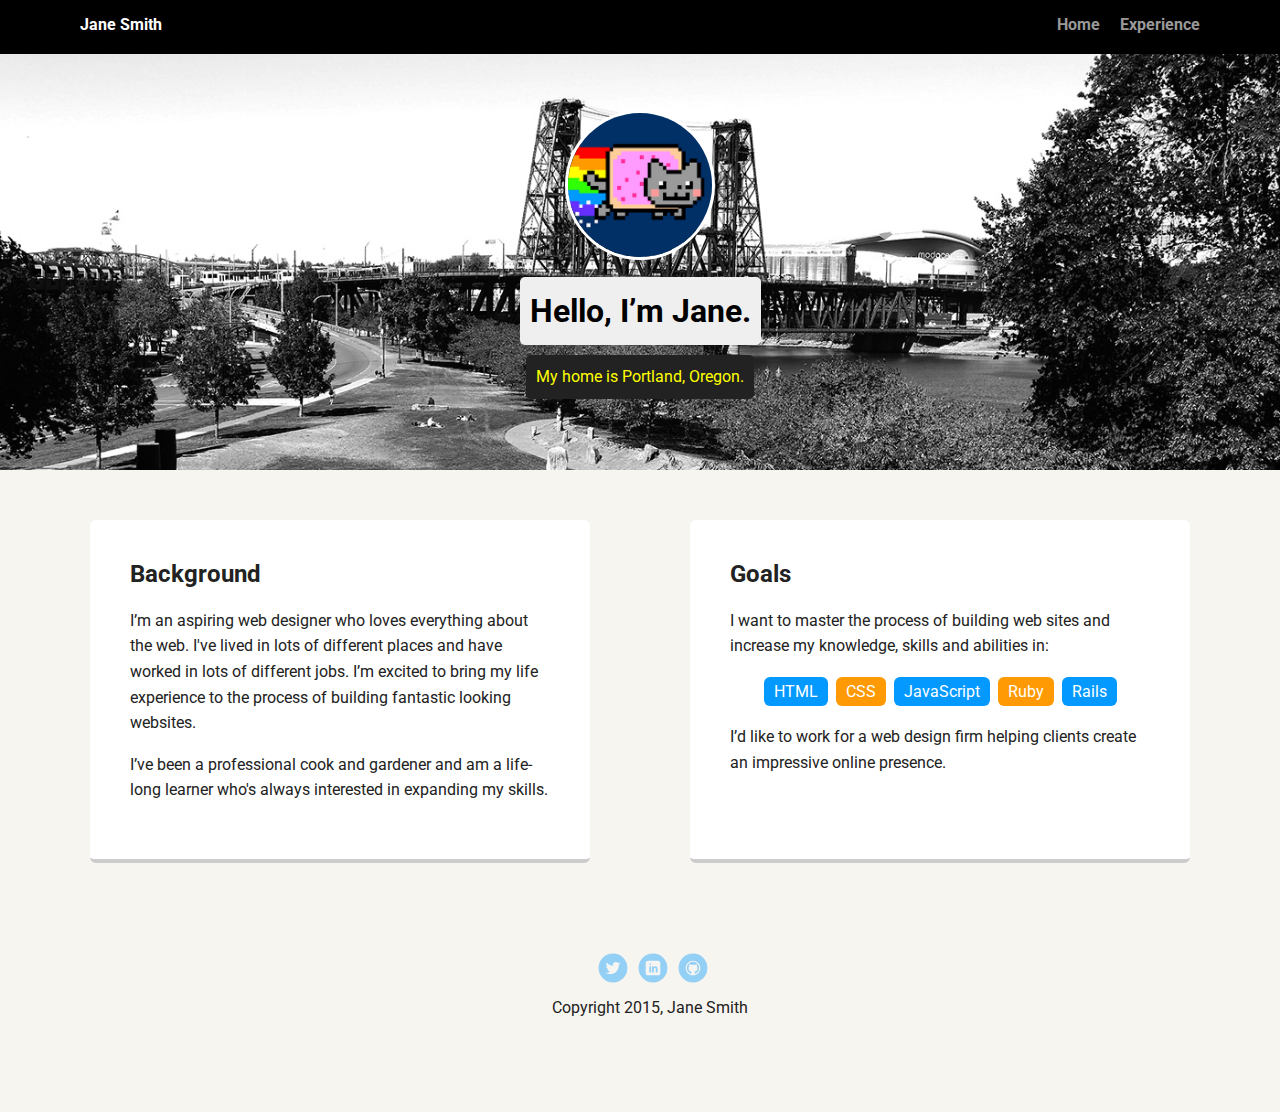
==== index.html @ d917b7d4 "moving images" ====
<!doctype html>
<html lang="en">
<head>
  <meta charset="utf-8">
  <title>Jane Smith's Profile</title>
  <meta name="viewport" content="width=device-width, initial-scale=1.0">
  <link rel="stylesheet" href="styles.css">
  <link href="https://fonts.googleapis.com/css?family=Muli%7CRoboto:400,300,500,700,900" rel="stylesheet"></head>
  <body>

    <div class="main-nav">
        <ul class="nav">
          <li class="name">Jane Smith</li>
          <li><a href="#">Home</a></li>
          <li><a href="#">Experience</a></li>
        </ul>
    </div>

    <header>
      <img src="images/me.png" alt="Drawing of Jane Smith" class="profile-image">
      <h1 class="tag name">Hello, I’m Jane.</h1>
      <p class="tag location">My home is Portland, Oregon.</p>
    </header>

    <main class="flex">
      <div class="card">
        <h2>Background</h2>
        <p>I’m an aspiring web designer who loves everything about the web. I've lived in lots of different places and have worked in lots of different jobs. I’m excited to bring my life experience to the process of building fantastic looking websites.</p>
        <p>I’ve been a professional cook and gardener and am a life-long learner who's always interested in expanding my skills.</p>
      </div> 

      <div class="card">
        <h2>Goals</h2>
        <p>I want to master the process of building web sites and increase my knowledge, skills and abilities in:</p>
        <ul class="skills">
          <li>HTML</li>
          <li>CSS</li>
          <li>JavaScript</li>
          <li>Ruby</li>
          <li>Rails</li>
        </ul>
        <p>I’d like to work for a web design firm helping clients create an impressive online presence.</p>
      </div> 

    </main>
    <footer>
      <ul>
        <li><a href="#" class="social twitter">Twitter</a></li>
        <li><a href="#" class="social linkedin">LinkedIn</a></li>
        <li><a href="#" class="social github">Github</a></li>
      </ul>
      <p class="copyright">Copyright 2015, Jane Smith</p>
    </footer>
  </body>
  </html>
---- styles.css ----
/* Global Layout Set-up */
* { 
  box-sizing: border-box;
}
  
body {
  margin: 0;
  padding: 0;
  text-align: center;
  font-family: 'Roboto', sans-serif;
  color: #222;
  background: #f7f5f0;
}
/* Link Styles */

a {
  text-decoration: none;
  color: #999;
}
a:hover {
  color: #6633ff;
}

/* Section Styles */

.main-nav {
  width: 100%;
  background: black;
  min-height: 30px;
  padding: 10px;
  position: fixed;
  text-align: center;
}
.nav {
  display: flex;
  justify-content: space-around;
  font-weight: 700;
  list-style-type: none;
  margin: 0 auto;
  padding: 0;
}

.nav .name {
    display: block;
    margin-right: auto;
    color: white;
}
.nav li {
  padding: 5px 10px 10px 10px;
}
.nav a {
  transition: all .5s;
}
.nav a:hover {
  color: white
}

header {
  text-align: center;
  background: url('images/portland.jpg') no-repeat top center ;
  background-size: cover;
  overflow: hidden;
  padding-top: 60px;
}
header {
  line-height: 1.5;
}
header .profile-image {
  margin-top: 50px;
  width: 150px;
  height: 150px;
  border-radius: 50%;
  border: 3px solid white;
  transition: all .5s;
}
header .profile-image:hover {
  transform: scale(1.2) rotate(5deg);
}
.tag {
  background-color: #efefef;
  color: black;
  padding: 10px;
  border-radius: 5px;
  display: table;
  margin: 10px auto;
} 
.location {
  background-color: #222;
  color: yellow;
}
.card {
  margin: 30px;
  padding: 20px 40px 40px;
  max-width: 500px;
  text-align: left;
  background: #fff;
  border-bottom: 4px solid #ccc;
  border-radius: 6px;
  transition: all .5s;
}
.card:hover {
  border-color: #ff99ff;
}

ul.skills {
  padding: 0;
  text-align: center;
}

.skills li {
  border-radius: 6px;
  display: inline-block;
  background: #ff9904;
  color: white;
  padding: 5px 10px;
  margin: 2px;
}

.skills li:nth-child(odd) {
  background: #0399ff;
}

footer {
  width: 100%;
  min-height: 30px;
  padding: 20px 0 40px 20px;
}

footer .copyright {
  top: -8px;
  font-size: .75em;
}

footer ul {
  list-style-type: none;
  margin: 0;
  padding: 0;
}

footer ul li {
  display: inline-block;
}

a.social {
  display: inline-block;
  text-indent: -9999px;
  margin-left: 5px;
  width: 30px;
  height: 30px;
  background-size: 30px 30px;
  opacity: .4;
  transition: all .5s;
}
a.twitter {
  background-image: url(images/twitter.svg);
}
a.linkedin {
  background-image: url(images/linkedin.svg);
}
a.github {
  background-image: url(images/github.svg);
}
a.social:hover {
  opacity: 1;
}
.clearfix {
  clear: both;
}

/* Styles for larger screens */
@media screen and (min-width: 720px) {
  
  .flex {
      display: -ms-flexbox;      /* TWEENER - IE 10 */
      display: flex; 
      max-width: 1200px;
      -ms-flex-pack: distribute;
      justify-content: space-around;
      margin: 0 auto;
  }

  header {
    min-height: 470px;
  }

  .nav {
    max-width: 1200px;
    padding: 0 30px;
  }


  main {
    padding-top: 20px;
  }

  main p {
    line-height: 1.6em;
  }

  footer {
    font-size: 1.3em;
    max-width: 1200px;
    margin: 40px auto;
  }

}
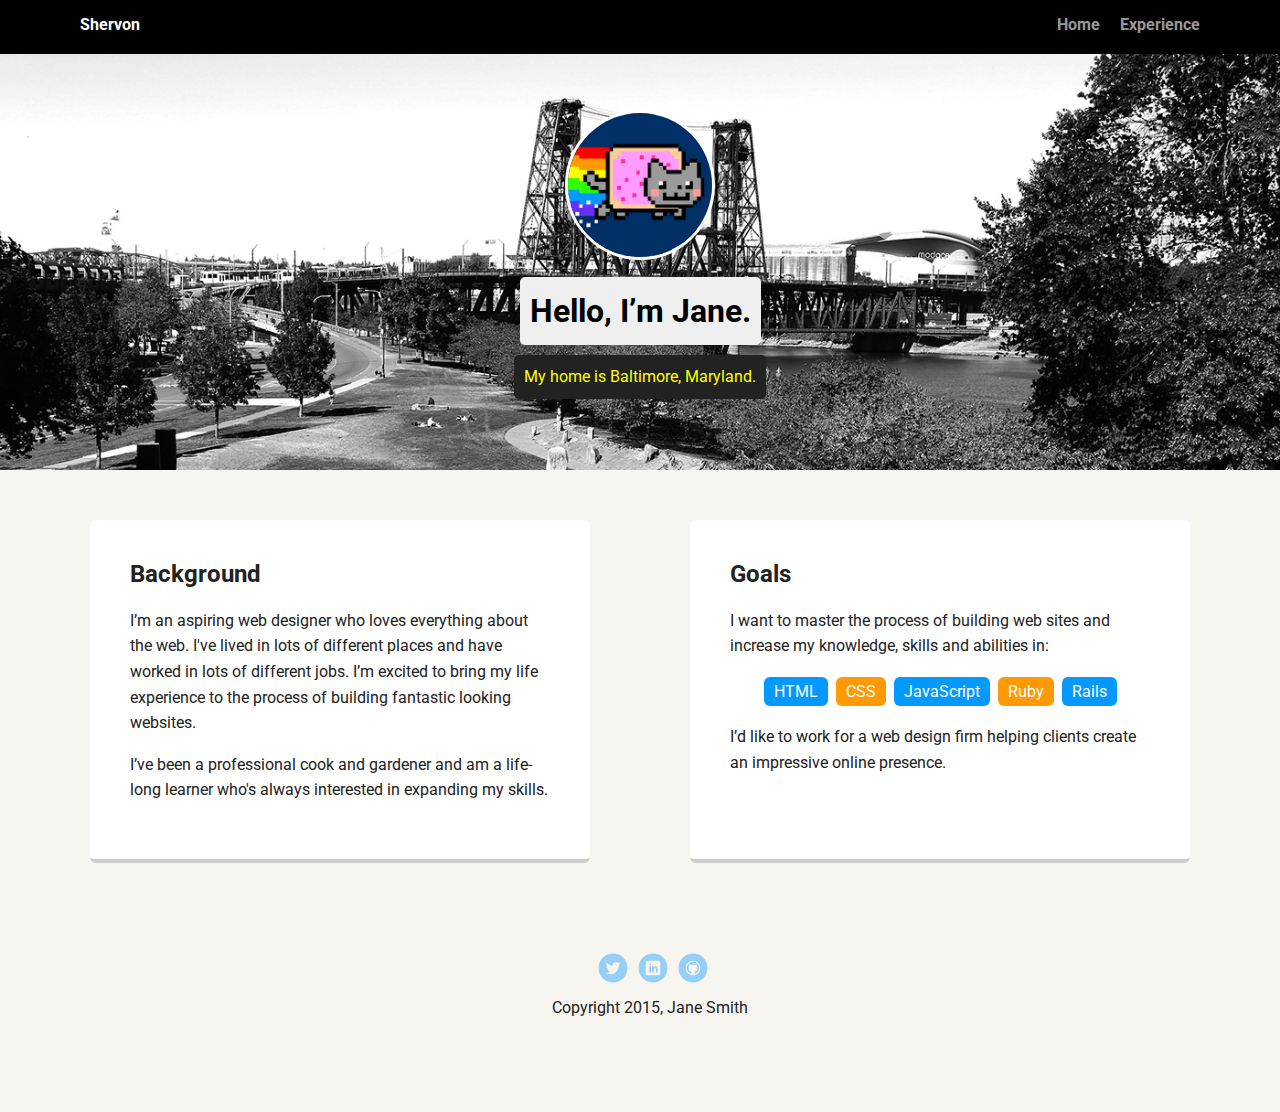
==== commit 7f63790d: "Changing names" ====
--- a/index.html
+++ b/index.html
@@ -10,7 +10,7 @@
 
     <div class="main-nav">
         <ul class="nav">
-          <li class="name">Jane Smith</li>
+          <li class="name">Shervon</li>
           <li><a href="#">Home</a></li>
           <li><a href="#">Experience</a></li>
         </ul>
@@ -19,7 +19,7 @@
     <header>
       <img src="images/me.png" alt="Drawing of Jane Smith" class="profile-image">
       <h1 class="tag name">Hello, I’m Jane.</h1>
-      <p class="tag location">My home is Portland, Oregon.</p>
+      <p class="tag location">My home is Baltimore, Maryland.</p>
     </header>
 
     <main class="flex">
@@ -27,7 +27,7 @@
         <h2>Background</h2>
         <p>I’m an aspiring web designer who loves everything about the web. I've lived in lots of different places and have worked in lots of different jobs. I’m excited to bring my life experience to the process of building fantastic looking websites.</p>
         <p>I’ve been a professional cook and gardener and am a life-long learner who's always interested in expanding my skills.</p>
-      </div> 
+      </div>
 
       <div class="card">
         <h2>Goals</h2>
@@ -40,7 +40,7 @@
           <li>Rails</li>
         </ul>
         <p>I’d like to work for a web design firm helping clients create an impressive online presence.</p>
-      </div> 
+      </div>
 
     </main>
     <footer>
--- a/styles.css
+++ b/styles.css
@@ -1,8 +1,8 @@
 /* Global Layout Set-up */
-* { 
+* {
   box-sizing: border-box;
 }
-  
+
 body {
   margin: 0;
   padding: 0;
@@ -83,7 +83,7 @@
   border-radius: 5px;
   display: table;
   margin: 10px auto;
-} 
+}
 .location {
   background-color: #222;
   color: yellow;
@@ -169,10 +169,10 @@
 
 /* Styles for larger screens */
 @media screen and (min-width: 720px) {
-  
+
   .flex {
       display: -ms-flexbox;      /* TWEENER - IE 10 */
-      display: flex; 
+      display: flex;
       max-width: 1200px;
       -ms-flex-pack: distribute;
       justify-content: space-around;
@@ -204,4 +204,3 @@
   }
 
 }
-
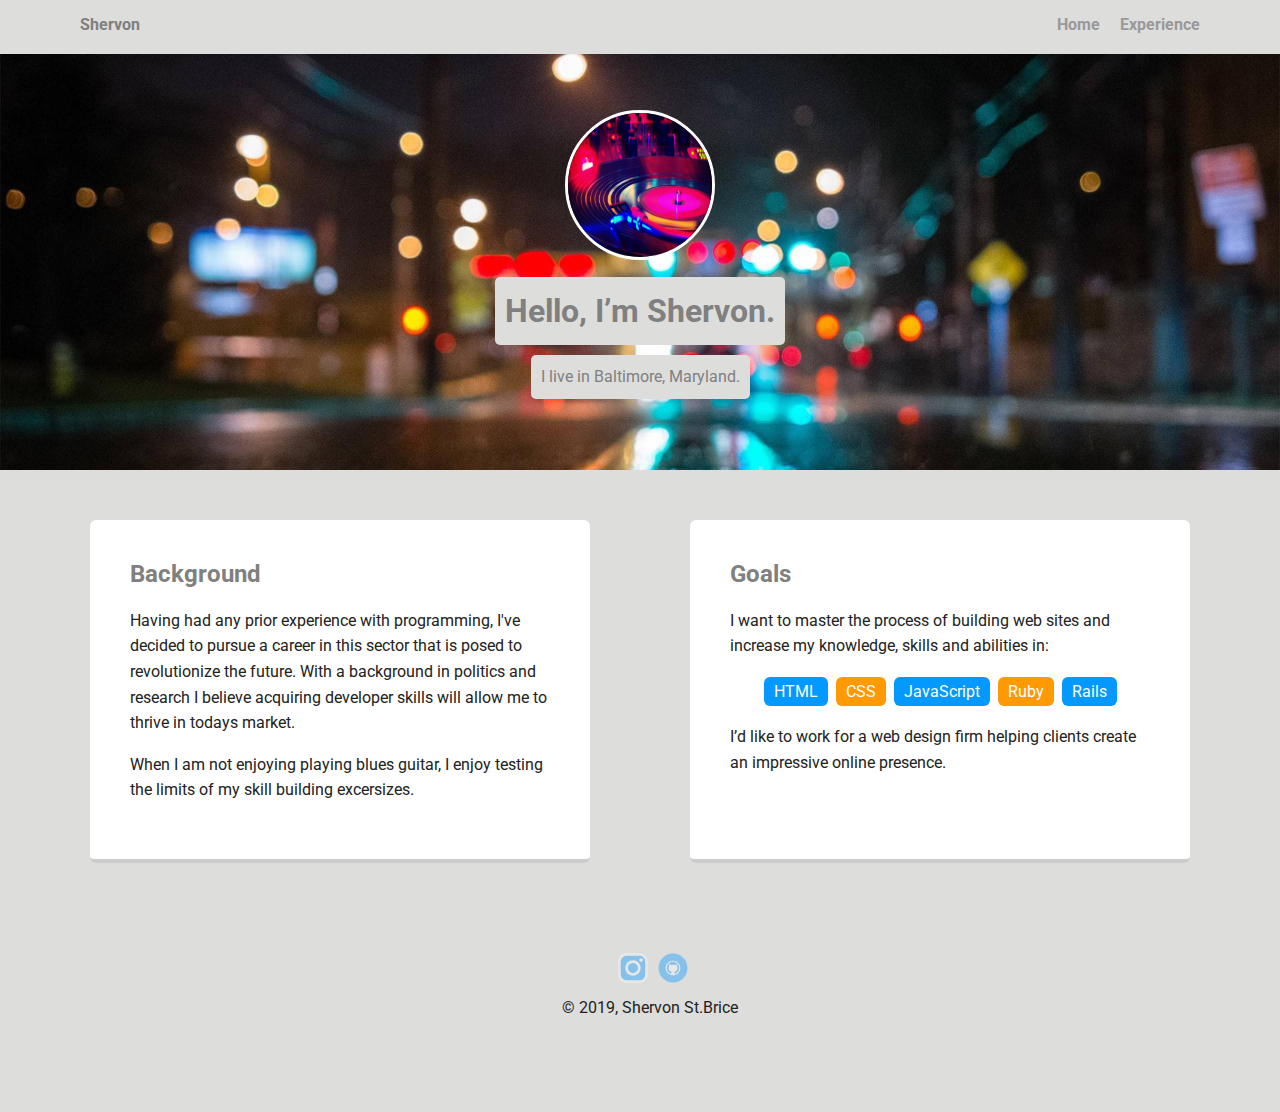
==== commit 1484a416: "Changes" ====
--- a/index.html
+++ b/index.html
@@ -2,7 +2,7 @@
 <html lang="en">
 <head>
   <meta charset="utf-8">
-  <title>Jane Smith's Profile</title>
+  <title>Shervon St.Brice's Profile</title>
   <meta name="viewport" content="width=device-width, initial-scale=1.0">
   <link rel="stylesheet" href="styles.css">
   <link href="https://fonts.googleapis.com/css?family=Muli%7CRoboto:400,300,500,700,900" rel="stylesheet"></head>
@@ -11,26 +11,26 @@
     <div class="main-nav">
         <ul class="nav">
           <li class="name">Shervon</li>
-          <li><a href="#">Home</a></li>
-          <li><a href="#">Experience</a></li>
+          <li><a href="index.html">Home</a></li>
+          <li><a href="experience.html">Experience</a></li>
         </ul>
     </div>
 
     <header>
-      <img src="images/me.png" alt="Drawing of Jane Smith" class="profile-image">
-      <h1 class="tag name">Hello, I’m Jane.</h1>
-      <p class="tag location">My home is Baltimore, Maryland.</p>
+      <img src="images/record.jpg" alt="Photo of New York City at night" class="profile-image">
+      <h1 class="tag name">Hello, I’m Shervon.</h1>
+      <p class="tag location"> I live in Baltimore, Maryland.</p>
     </header>
 
     <main class="flex">
       <div class="card">
-        <h2>Background</h2>
-        <p>I’m an aspiring web designer who loves everything about the web. I've lived in lots of different places and have worked in lots of different jobs. I’m excited to bring my life experience to the process of building fantastic looking websites.</p>
-        <p>I’ve been a professional cook and gardener and am a life-long learner who's always interested in expanding my skills.</p>
+        <h2 class="white">Background</h2>
+        <p> Having had any prior experience with programming, I've decided to pursue a career in this sector that is posed to revolutionize the future. With a background in politics and research I believe acquiring developer skills will allow me to thrive in todays market.</p>
+        <p> When I am not enjoying playing blues guitar, I enjoy testing the limits of my skill building excersizes. </p>
       </div>
 
       <div class="card">
-        <h2>Goals</h2>
+        <h2 class="white">Goals</h2>
         <p>I want to master the process of building web sites and increase my knowledge, skills and abilities in:</p>
         <ul class="skills">
           <li>HTML</li>
@@ -45,11 +45,10 @@
     </main>
     <footer>
       <ul>
-        <li><a href="#" class="social twitter">Twitter</a></li>
-        <li><a href="#" class="social linkedin">LinkedIn</a></li>
-        <li><a href="#" class="social github">Github</a></li>
+        <li><a href="https://www.instagram.com/shervon_stbrice/" target="_blank" class="social instagram">Instagram</a></li>
+        <li><a href="https://github.com/Shervonrs" target="_blank" class="social github">Github</a></li>
       </ul>
-      <p class="copyright">Copyright 2015, Jane Smith</p>
+      <p class="copyright">&copy; 2019, Shervon St.Brice</p>
     </footer>
   </body>
   </html>
--- a/styles.css
+++ b/styles.css
@@ -9,7 +9,7 @@
   text-align: center;
   font-family: 'Roboto', sans-serif;
   color: #222;
-  background: #f7f5f0;
+  background: #dddddc;
 }
 /* Link Styles */
 
@@ -25,7 +25,7 @@
 
 .main-nav {
   width: 100%;
-  background: black;
+  background: #dddddc;
   min-height: 30px;
   padding: 10px;
   position: fixed;
@@ -43,7 +43,7 @@
 .nav .name {
     display: block;
     margin-right: auto;
-    color: white;
+    color: gray;
 }
 .nav li {
   padding: 5px 10px 10px 10px;
@@ -52,12 +52,12 @@
   transition: all .5s;
 }
 .nav a:hover {
-  color: white
+  color: white;
 }
 
 header {
   text-align: center;
-  background: url('images/portland.jpg') no-repeat top center ;
+  background: url('images/nightlife.jpg') no-repeat top center ;
   background-size: cover;
   overflow: hidden;
   padding-top: 60px;
@@ -74,19 +74,19 @@
   transition: all .5s;
 }
 header .profile-image:hover {
-  transform: scale(1.2) rotate(5deg);
+  transform: scale(1.2) rotate(90deg);
 }
 .tag {
-  background-color: #efefef;
-  color: black;
+  background-color: #dddddc;
+  color: gray;
   padding: 10px;
   border-radius: 5px;
   display: table;
   margin: 10px auto;
 }
 .location {
-  background-color: #222;
-  color: yellow;
+  background-color: #dddddc;
+  color: gray;
 }
 .card {
   margin: 30px;
@@ -102,6 +102,10 @@
   border-color: #ff99ff;
 }
 
+.white{
+  color: gray;
+}
+
 ul.skills {
   padding: 0;
   text-align: center;
@@ -151,8 +155,8 @@
   opacity: .4;
   transition: all .5s;
 }
-a.twitter {
-  background-image: url(images/twitter.svg);
+a.instagram {
+  background-image: url(images/instalogo.svg);
 }
 a.linkedin {
   background-image: url(images/linkedin.svg);
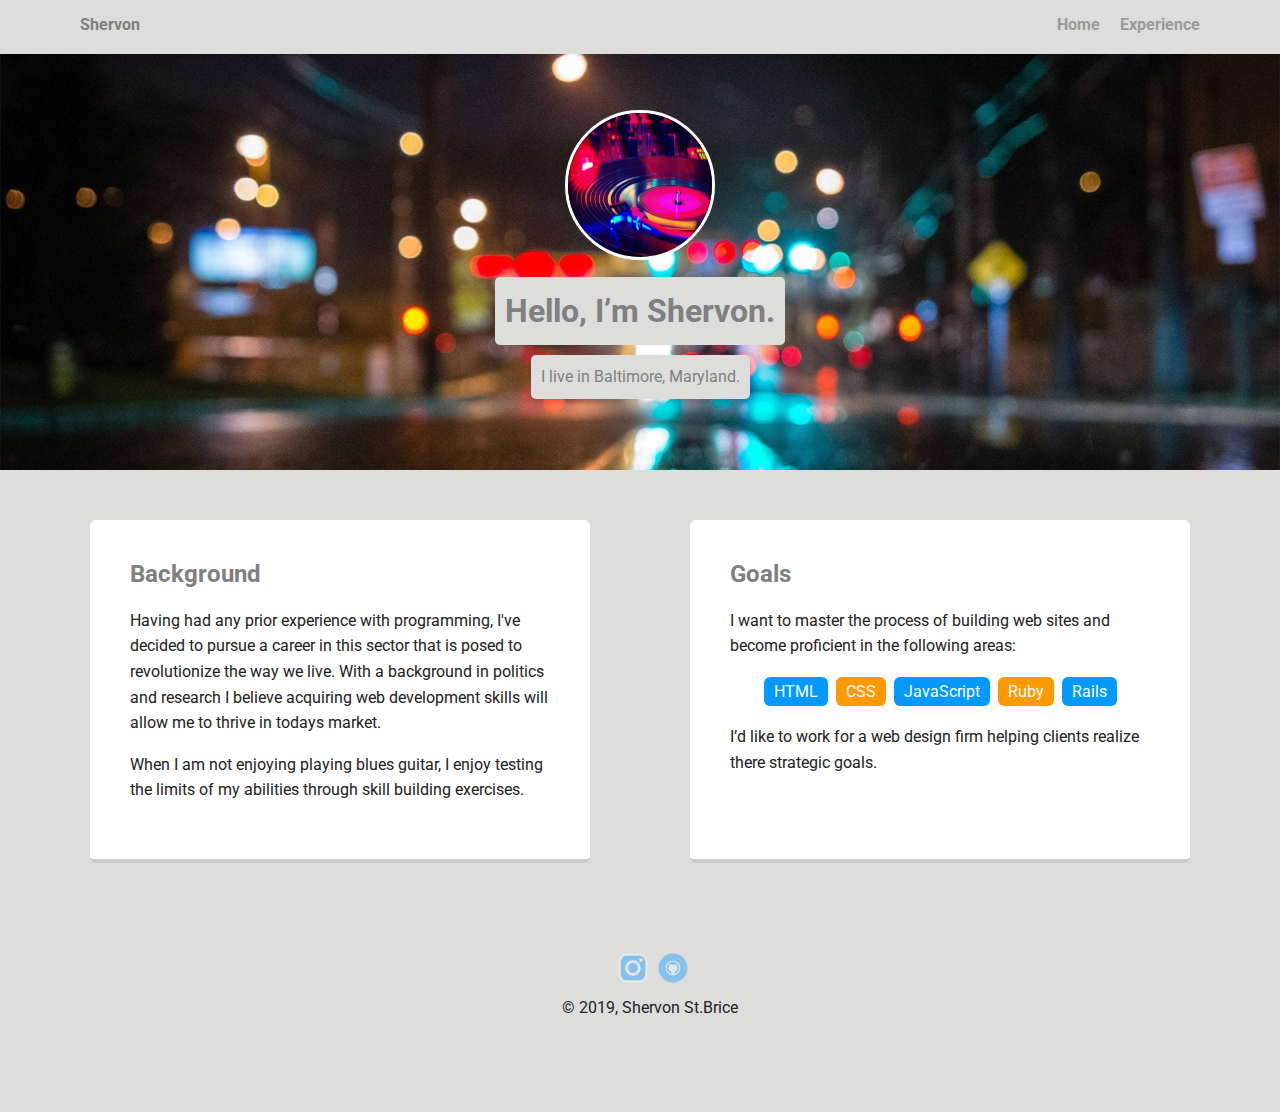
==== commit 61d53fd7: "Text edit" ====
--- a/index.html
+++ b/index.html
@@ -25,13 +25,13 @@
     <main class="flex">
       <div class="card">
         <h2 class="white">Background</h2>
-        <p> Having had any prior experience with programming, I've decided to pursue a career in this sector that is posed to revolutionize the future. With a background in politics and research I believe acquiring developer skills will allow me to thrive in todays market.</p>
-        <p> When I am not enjoying playing blues guitar, I enjoy testing the limits of my skill building excersizes. </p>
+        <p> Having had any prior experience with programming, I've decided to pursue a career in this sector that is posed to revolutionize the way we live. With a background in politics and research I believe acquiring web development skills will allow me to thrive in todays market.</p>
+        <p> When I am not enjoying playing blues guitar, I enjoy testing the limits of my abilities through skill building exercises. </p>
       </div>
 
       <div class="card">
         <h2 class="white">Goals</h2>
-        <p>I want to master the process of building web sites and increase my knowledge, skills and abilities in:</p>
+        <p>I want to master the process of building web sites and become proficient in the following areas:</p>
         <ul class="skills">
           <li>HTML</li>
           <li>CSS</li>
@@ -39,7 +39,7 @@
           <li>Ruby</li>
           <li>Rails</li>
         </ul>
-        <p>I’d like to work for a web design firm helping clients create an impressive online presence.</p>
+        <p>I’d like to work for a web design firm helping clients realize there strategic goals.</p>
       </div>
 
     </main>
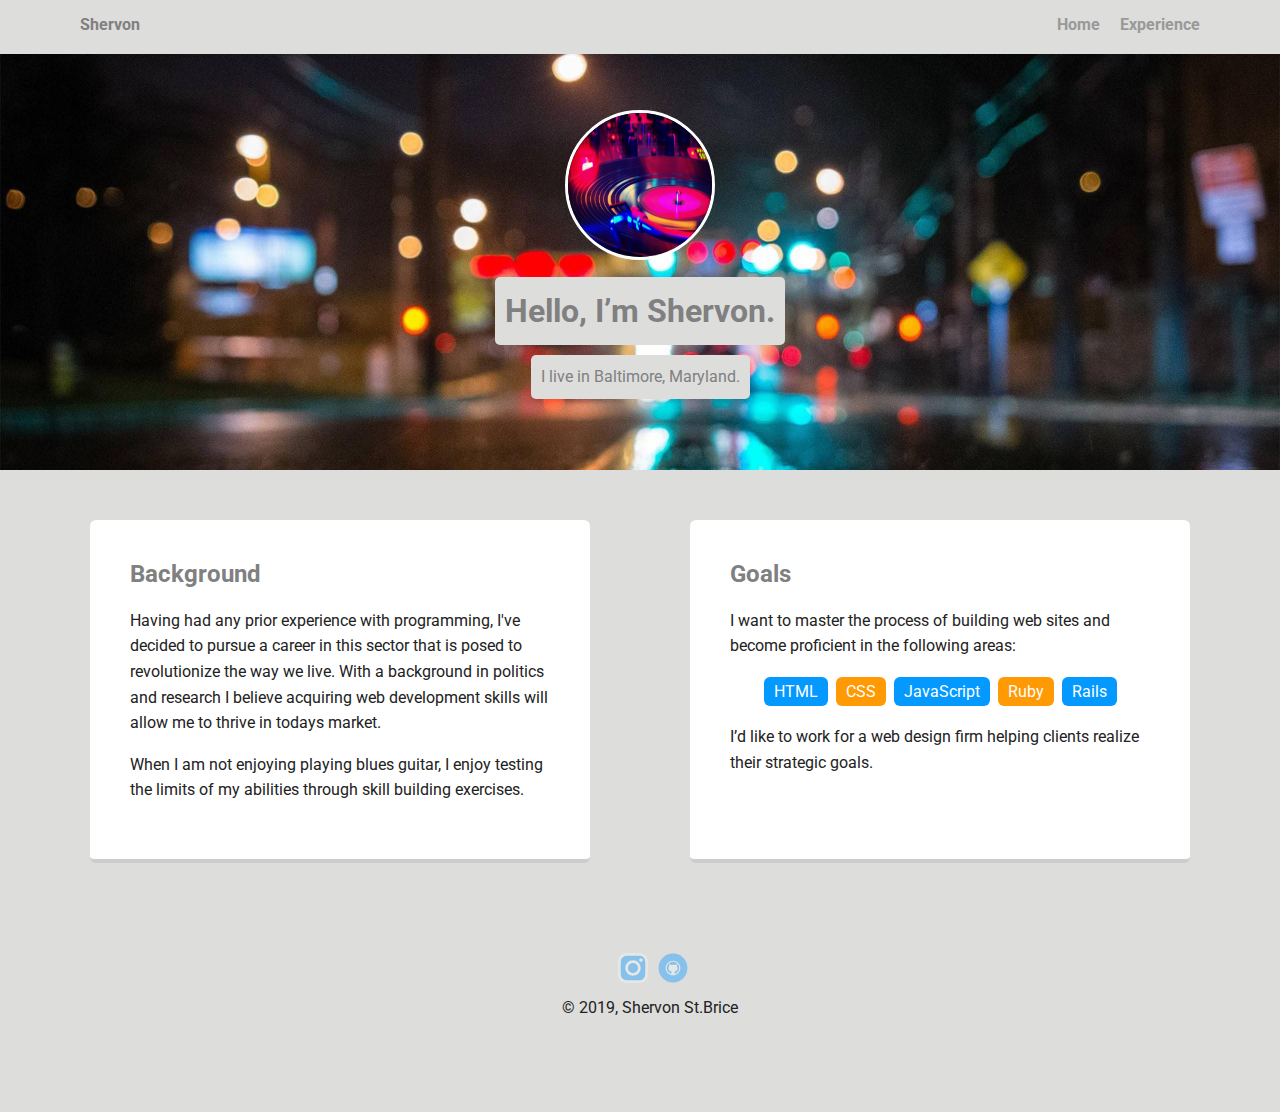
==== commit 480d21e0: "Text edit 2" ====
--- a/index.html
+++ b/index.html
@@ -39,7 +39,7 @@
           <li>Ruby</li>
           <li>Rails</li>
         </ul>
-        <p>I’d like to work for a web design firm helping clients realize there strategic goals.</p>
+        <p>I’d like to work for a web design firm helping clients realize their strategic goals.</p>
       </div>
 
     </main>
